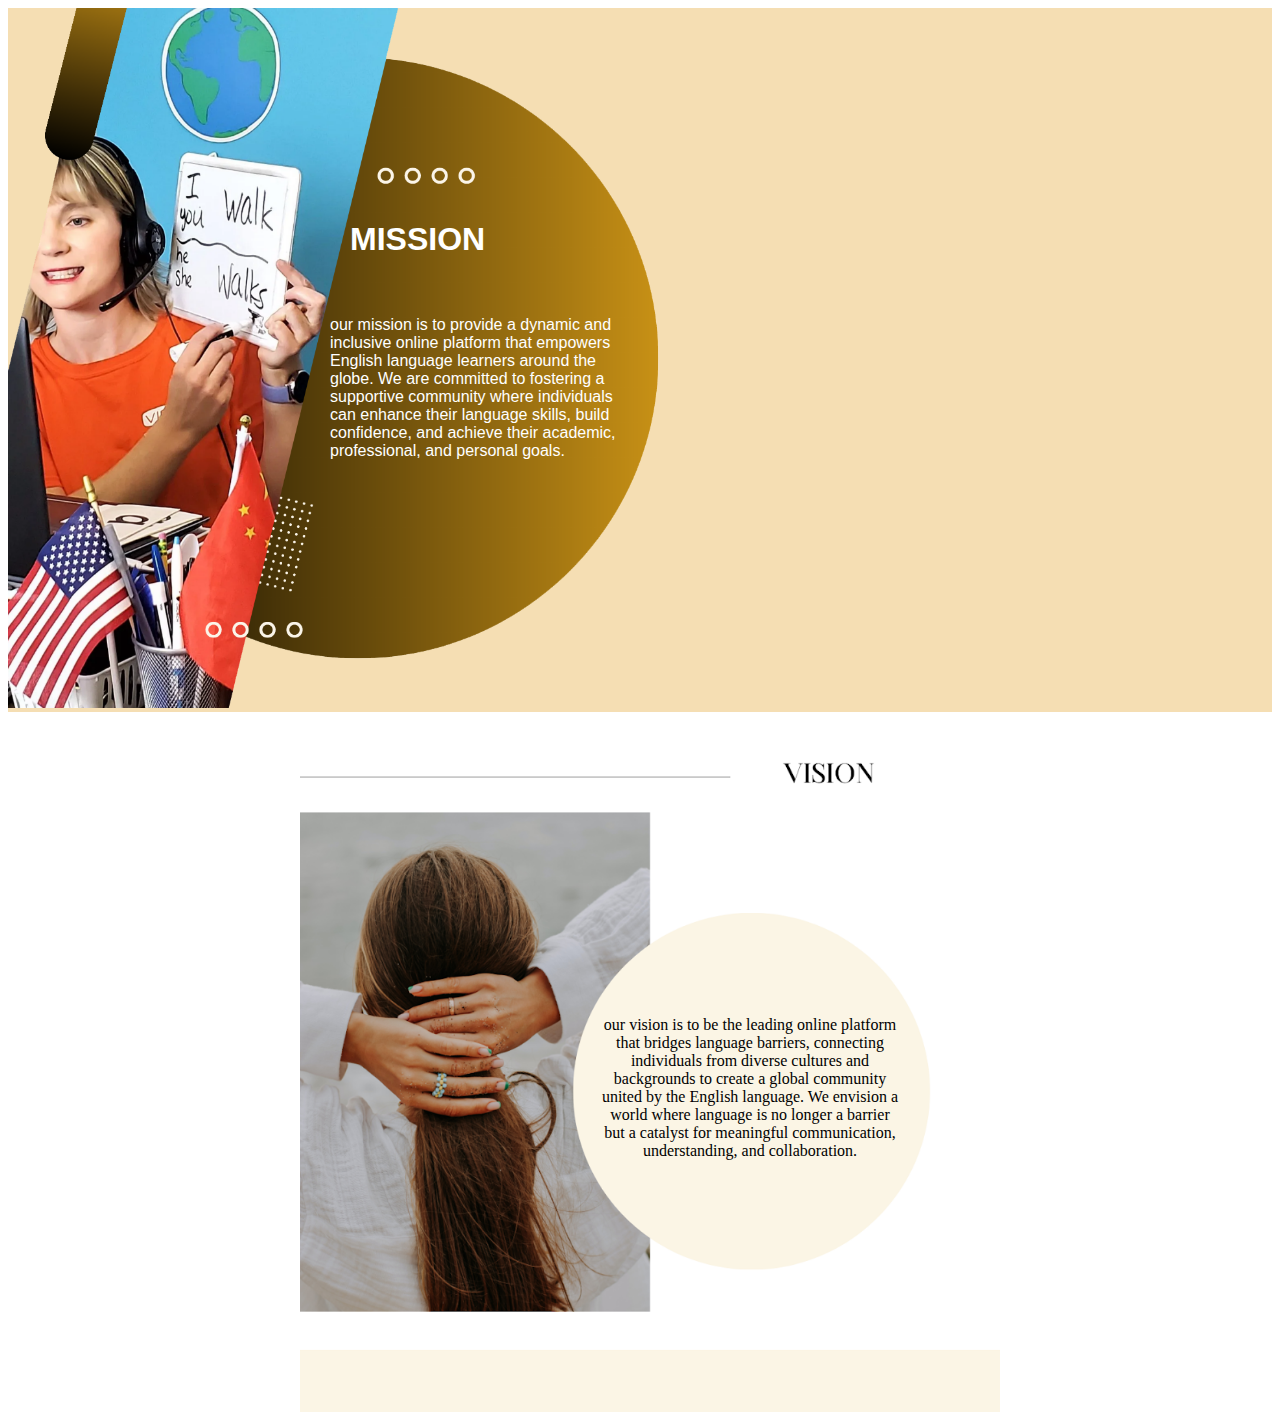
==== about.html @ b120aa94 "Add files via upload" ====
<!DOCTYPE html>
<html lang="en">
<head>
    <meta charset="UTF-8">
    <meta http-equiv="X-UA-Compatible" content="IE=edge">
    <meta name="viewport" content="width=device-width, initial-scale=1.0">
    <title>About</title>
    <link rel="stylesheet" href="aboutstyle.css">
</head>
<body>
    <div class="upage">
    <img class="about1" src="about.png">
     <h1>MISSION</h1>
     <p class="text1">our mission is to provide a dynamic and inclusive online platform that empowers English language learners around the globe. We are committed to fostering a supportive community where individuals can enhance their language skills, build confidence, and achieve their academic, professional, and personal goals.</p>
    </div>
    <div class="middle">
        <img src="Vision.png" alt="Vision" class="vis">
        <p class="vistext"> our vision is to be the leading online platform that bridges language barriers, connecting individuals from diverse cultures and backgrounds to create a global community united by the English language. We envision a world where language is no longer a barrier but a catalyst for meaningful communication, understanding, and collaboration.</p>
    </div>
</body>
</html>
---- aboutstyle.css ----
.upage{
    background-color: wheat;
}
.about1{
    width: 700px;
    height: 700px;
    position: relative;
}
.text1{
    position: absolute;
    top:300px;
    width: 300px;
    left: 330px;
    color: white;
    font-family: Arial, Helvetica, sans-serif;
    transition: 1;
}
h1{
    position: absolute;
    top:200px;
    width: 300px;
    left: 350px;
    color: white;
    font-family: Arial, Helvetica, sans-serif;
}
.middle{
    height: 700px;
    background-color: rgb(255, 255, 255);
}
.vis{
    width: 700px;
    height: 700px;
    left: 300px;
    position: absolute;
}
.vistext{
    position: absolute;
    width: 300px;
    top: 1000px;
    left: 600px;
    text-align: center;
}
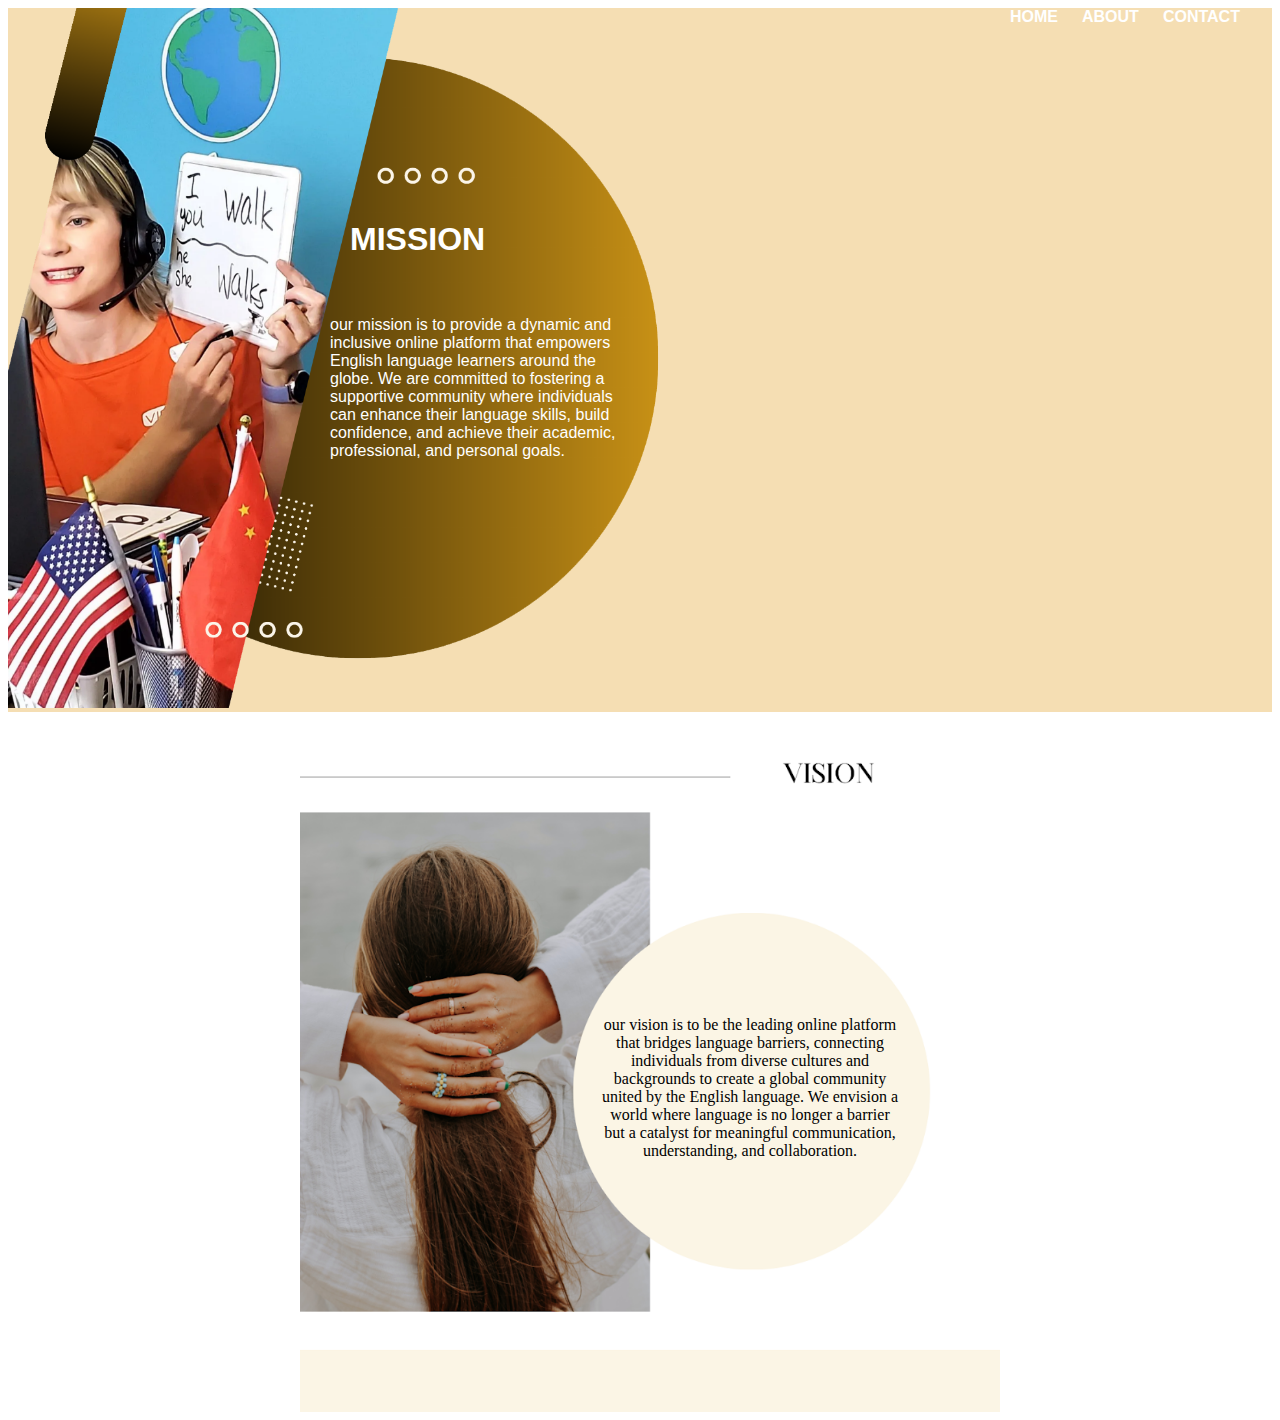
==== commit 962c6841: "Add files via upload" ====
--- a/about.html
+++ b/about.html
@@ -8,6 +8,15 @@
     <link rel="stylesheet" href="aboutstyle.css">
 </head>
 <body>
+    <div class="navbar">
+        <div class="menu">
+            <ul>
+            <li><a href="index.html">HOME </a></li>
+            <li><a href="about.html">ABOUT </a></li>
+            <li><a href="https://www.mydeskvirtualoffice.com/contact-9">CONTACT </a></li>
+            </ul>
+        </div>
+    </div>
     <div class="upage">
     <img class="about1" src="about.png">
      <h1>MISSION</h1>
--- a/aboutstyle.css
+++ b/aboutstyle.css
@@ -5,6 +5,7 @@
     width: 700px;
     height: 700px;
     position: relative;
+    left: -400px;
 }
 .text1{
     position: absolute;
@@ -39,4 +40,36 @@
     top: 1000px;
     left: 600px;
     text-align: center;
+}
+.menu{
+    width: 400px;
+    float: left;
+    height: 70px;
+    display: flex;
+}
+li a{
+    text-decoration: none;
+    color: white;
+    font-family: Arial, Helvetica, sans-serif;
+    font-weight: bold;
+    transition: 0.4s ease-in-out;
+    display: inline-block;
+    justify-content: center;
+   
+}
+ul li{
+    display: inline;
+    margin: 10px;
+    
+}
+ul{
+    list-style-type: none;
+  margin: 0;
+  padding: 0;
+  position: absolute;
+  left: 1000px;
+}
+li a:hover{
+    color: rgb(137, 151, 7);
+    font-size: 20px;
 }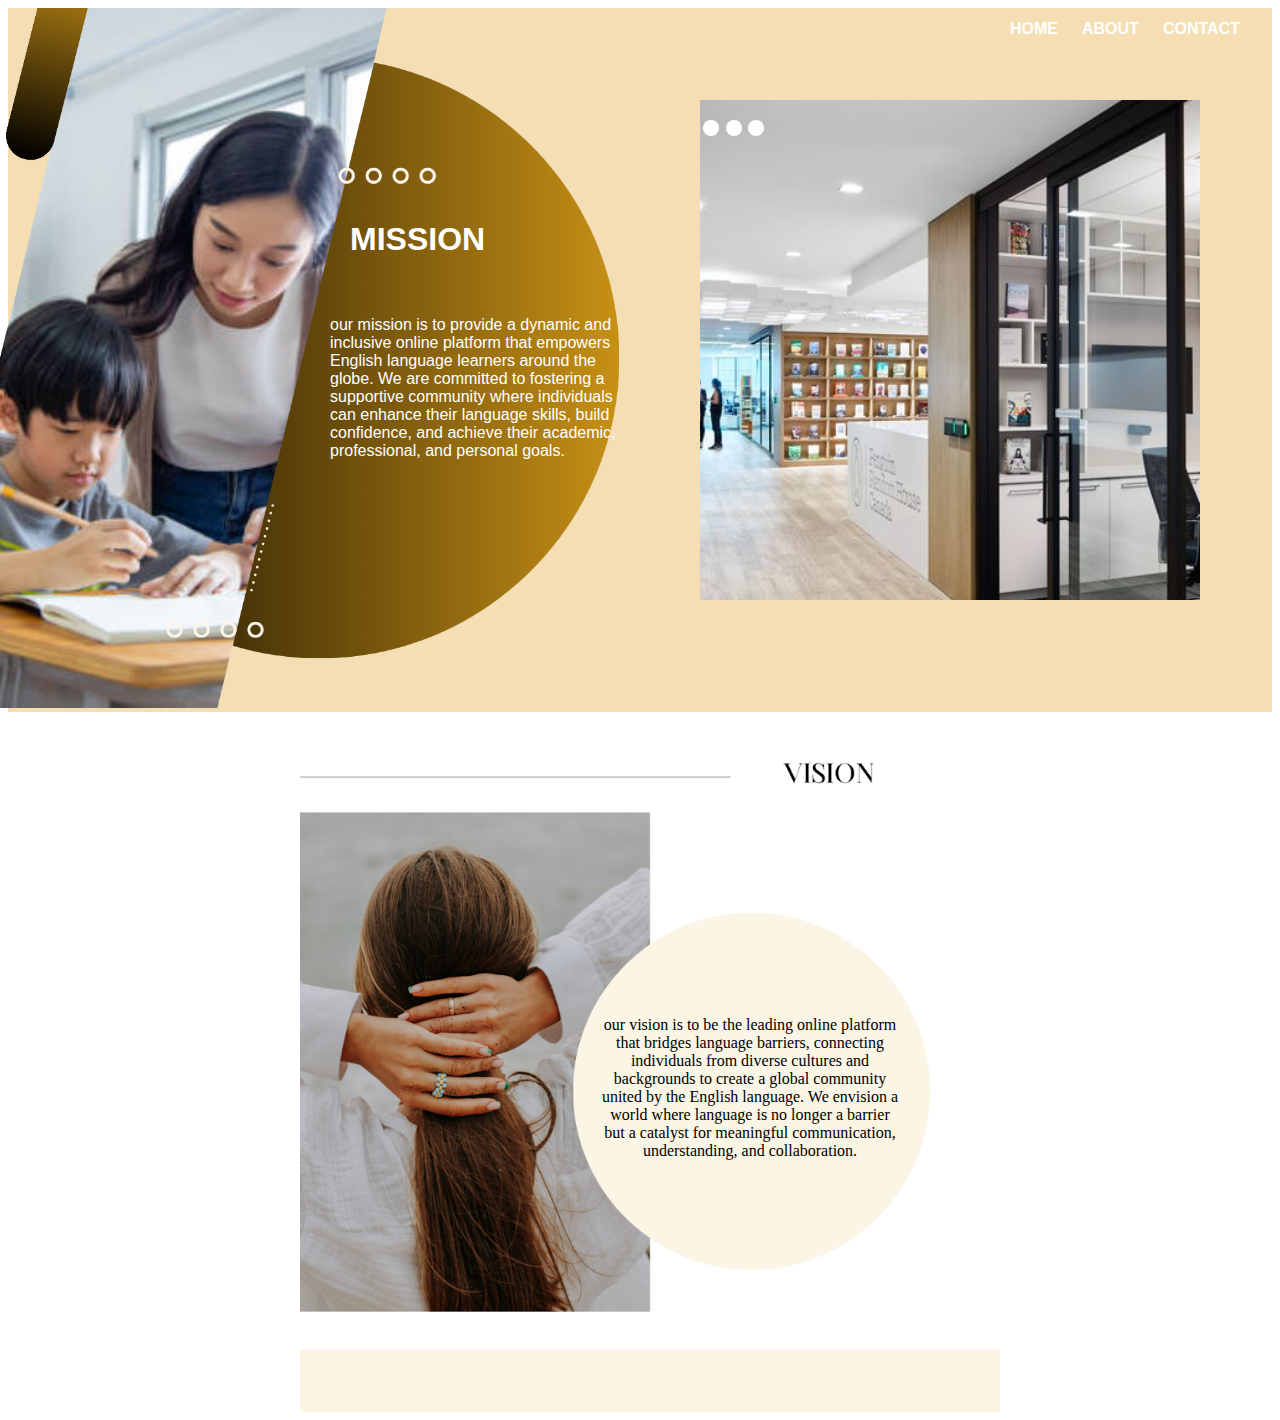
==== commit c556bad8: "Add files via upload" ====
--- a/about.html
+++ b/about.html
@@ -17,6 +17,7 @@
             </ul>
         </div>
     </div>
+    <div class="imageslider"></div>
     <div class="upage">
     <img class="about1" src="about.png">
      <h1>MISSION</h1>
@@ -26,5 +27,25 @@
         <img src="Vision.png" alt="Vision" class="vis">
         <p class="vistext"> our vision is to be the leading online platform that bridges language barriers, connecting individuals from diverse cultures and backgrounds to create a global community united by the English language. We envision a world where language is no longer a barrier but a catalyst for meaningful communication, understanding, and collaboration.</p>
     </div>
+    <div class="slider-container">
+        <!-- Navigation menu -->
+        <div class="menu">
+          <label for="slide-dot-1"></label>
+          <label for="slide-dot-2"></label>
+          <label for="slide-dot-3"></label>
+        </div>
+        
+        <!-- Slide 1 -->
+        <input id="slide-dot-1" type="radio" name="slides" checked>
+        <div class="slide slide-1"></div>
+        
+        <!-- Slide 2 -->
+        <input id="slide-dot-2" type="radio" name="slides">
+        <div class="slide slide-2"></div>
+        
+        <!-- Slide 3 -->
+        <input id="slide-dot-3" type="radio" name="slides">
+        <div class="slide slide-3"></div>
+      </div>
 </body>
 </html>--- a/aboutstyle.css
+++ b/aboutstyle.css
@@ -5,7 +5,7 @@
     width: 700px;
     height: 700px;
     position: relative;
-    left: -400px;
+    left: -39px;
 }
 .text1{
     position: absolute;
@@ -46,6 +46,8 @@
     float: left;
     height: 70px;
     display: flex;
+    position: absolute;
+    top: 20px;
 }
 li a{
     text-decoration: none;
@@ -72,4 +74,71 @@
 li a:hover{
     color: rgb(137, 151, 7);
     font-size: 20px;
-}+}
+
+img {
+    max-width: 100%;
+  }
+  
+  /* CSS styles for the slider container */
+  .slider-container {
+    height: 500px;
+    width: 500px;
+    position: absolute;
+    overflow: hidden;
+    text-align: center;
+    top: 100px;
+    left: 700px;
+  }
+  
+  /* CSS styles for the navigation menu */
+  .menu {
+    position: absolute;
+    left: 0;
+    z-index: 900;
+    width: 100%;
+    bottom: 0;
+  }
+  .menu label {
+    cursor: pointer;
+    display: inline-block;
+    width: 16px;
+    height: 16px;
+    background: #fff;
+    border-radius: 50px;
+    margin: 0 0.2em 1em;
+  }
+  .menu label:hover,
+  .menu label:focus {
+    background: #1c87c9;
+  }
+  
+  /* CSS styles for the individual slides */
+  .slide {
+    width: 100%;
+    height: 100%;
+    position: absolute;
+    top: 0;
+    left: 100%;
+    z-index: 10;
+    padding: 8em 1em 0;
+    background-size: cover;
+    background-position: 50% 50%;
+    transition: left 0s 0.75s;
+  }
+  [id^="slide"]:checked + .slide {
+    left: 0;
+    z-index: 100;
+    transition: left 0.65s ease-out;
+  }
+  
+  /* CSS styles for each individual slide background */
+  .slide-1 {
+    background-image: url(Room1.jpg);
+  }
+  .slide-2 {
+    background-image: url(room2.jpg);
+  }
+  .slide-3 {
+    background-image: url(room3.jpg);
+  }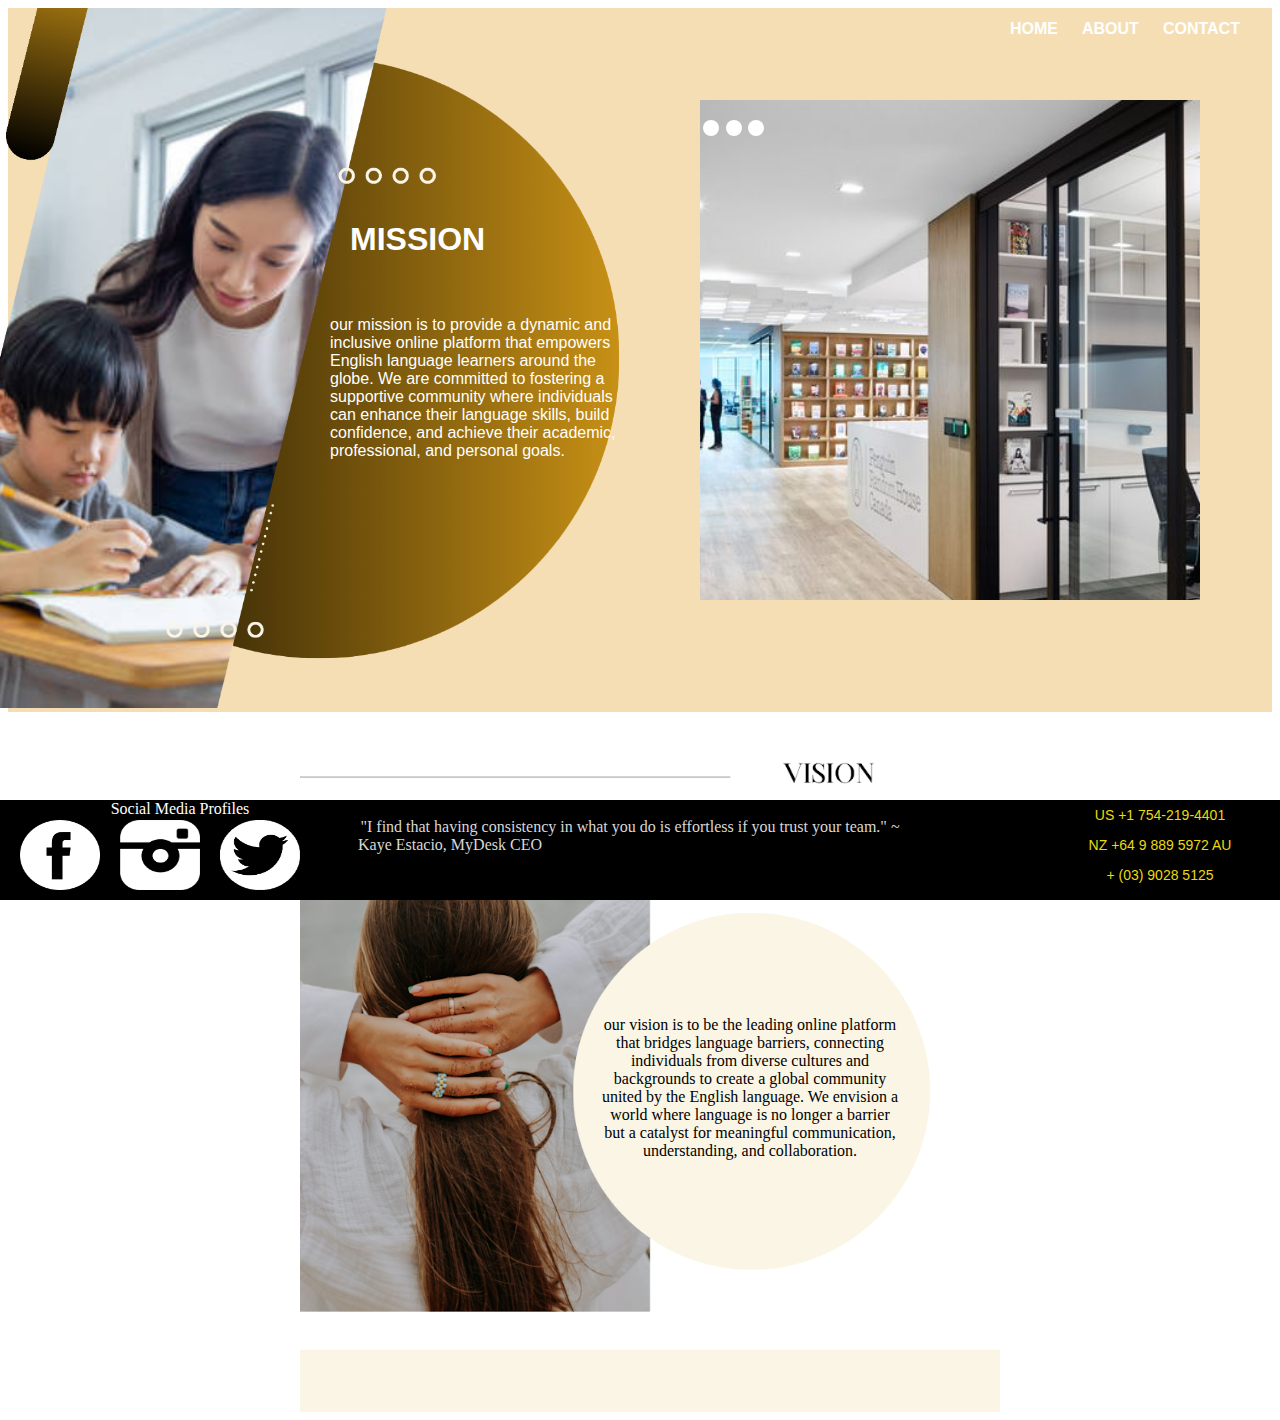
==== commit f2a0e8a8: "Add files via upload" ====
--- a/about.html
+++ b/about.html
@@ -6,6 +6,7 @@
     <meta name="viewport" content="width=device-width, initial-scale=1.0">
     <title>About</title>
     <link rel="stylesheet" href="aboutstyle.css">
+    <link rel="stylesheet" href="https://stackpath.bootstrapcdn.com/font-awesome/4.7.0/css/font-awesome.min.css">
 </head>
 <body>
     <div class="navbar">
@@ -47,5 +48,28 @@
         <input id="slide-dot-3" type="radio" name="slides">
         <div class="slide slide-3"></div>
       </div>
+      <footer> 
+        <div class="footer-content">
+            <div class="socmed">Social Media Profiles</div>
+            <div class="descript">"I find that having consistency in what you do is effortless if you trust your team."
+
+  
+
+                ~ Kaye Estacio, MyDesk CEO
+              
+              ​</div>
+              <div class="numbers">
+                <p>US +1 754-219-4401</p>
+                <p>NZ +64 9 889 5972 AU</p>
+                <p>+ (03) 9028 5125</p>
+                ​</div>
+            <ul class="socials">
+              <li><a href="https://www.facebook.com/MyDeskVirtualOffice607/"><img class="FB" src="FBLOGO.png"></a></li>
+              <li><a href="https://www.instagram.com/mydeskglobal/?hl=en"><img class="IG" src="IGLOGO.png"></a></li>
+              <li><a href="https://twitter.com/mydesk_virtual?lang=en#:~:text=MyDesk%20VirtualOffice%20(%40MyDesk_Virtual)%20%2F%20Twitter"><img class="TW" src="TWLOGO.png"></a></li>
+            </ul> 
+        </div>
+
+      </footer>
 </body>
 </html>--- a/aboutstyle.css
+++ b/aboutstyle.css
@@ -141,4 +141,71 @@
   }
   .slide-3 {
     background-image: url(room3.jpg);
-  }+  }
+.footer-content{
+  position: fixed;
+  left: 0;
+  bottom: 0;
+  width: 100%;
+  height: 100px;
+  background-color: rgb(0, 0, 0);
+  color: white;
+  text-align: center;
+}
+.socials{
+  display: flex;
+  height: 200px;
+  width: 300px;
+  left: 10px;
+  transition: ease-in-out 0.4s;
+ top: 10px;
+  
+}
+.FB{
+  width: 200px;
+  height: 70px;
+  transition: ease-in-out 0.4s;
+}
+.IG{
+  width: 200px;
+  height: 70px;
+  transition: ease-in-out 0.4s;
+}
+.TW{
+  width: 200px;
+  height: 70px;
+  transition: ease-in-out 0.4s;
+}
+.FB:hover{
+  -ms-transform: scale(1.5); /* IE 9 */
+  -webkit-transform: scale(1.5); /* Safari 3-8 */
+  transform: scale(1.5); 
+}
+.IG:hover{
+  -ms-transform: scale(1.5); /* IE 9 */
+  -webkit-transform: scale(1.5); /* Safari 3-8 */
+  transform: scale(1.5); 
+}
+.TW:hover{
+  -ms-transform: scale(1.5); /* IE 9 */
+  -webkit-transform: scale(1.5); /* Safari 3-8 */
+  transform: scale(1.5); 
+}
+.socmed{
+  text-indent: -920px;
+}
+.descript{
+  text-indent: 40%;
+  width: 900px;
+  color: rgb(216, 216, 216);
+  font-family:Cambria, Cochin, Georgia, Times, 'Times New Roman', serif;
+}
+.numbers{
+  top: -7px;
+  left: 1060px;
+  width: 200px;
+  position: absolute;
+  color: rgb(233, 218, 12);
+  font-family: Verdana, Geneva, Tahoma, sans-serif;
+  font-size: 14px;
+}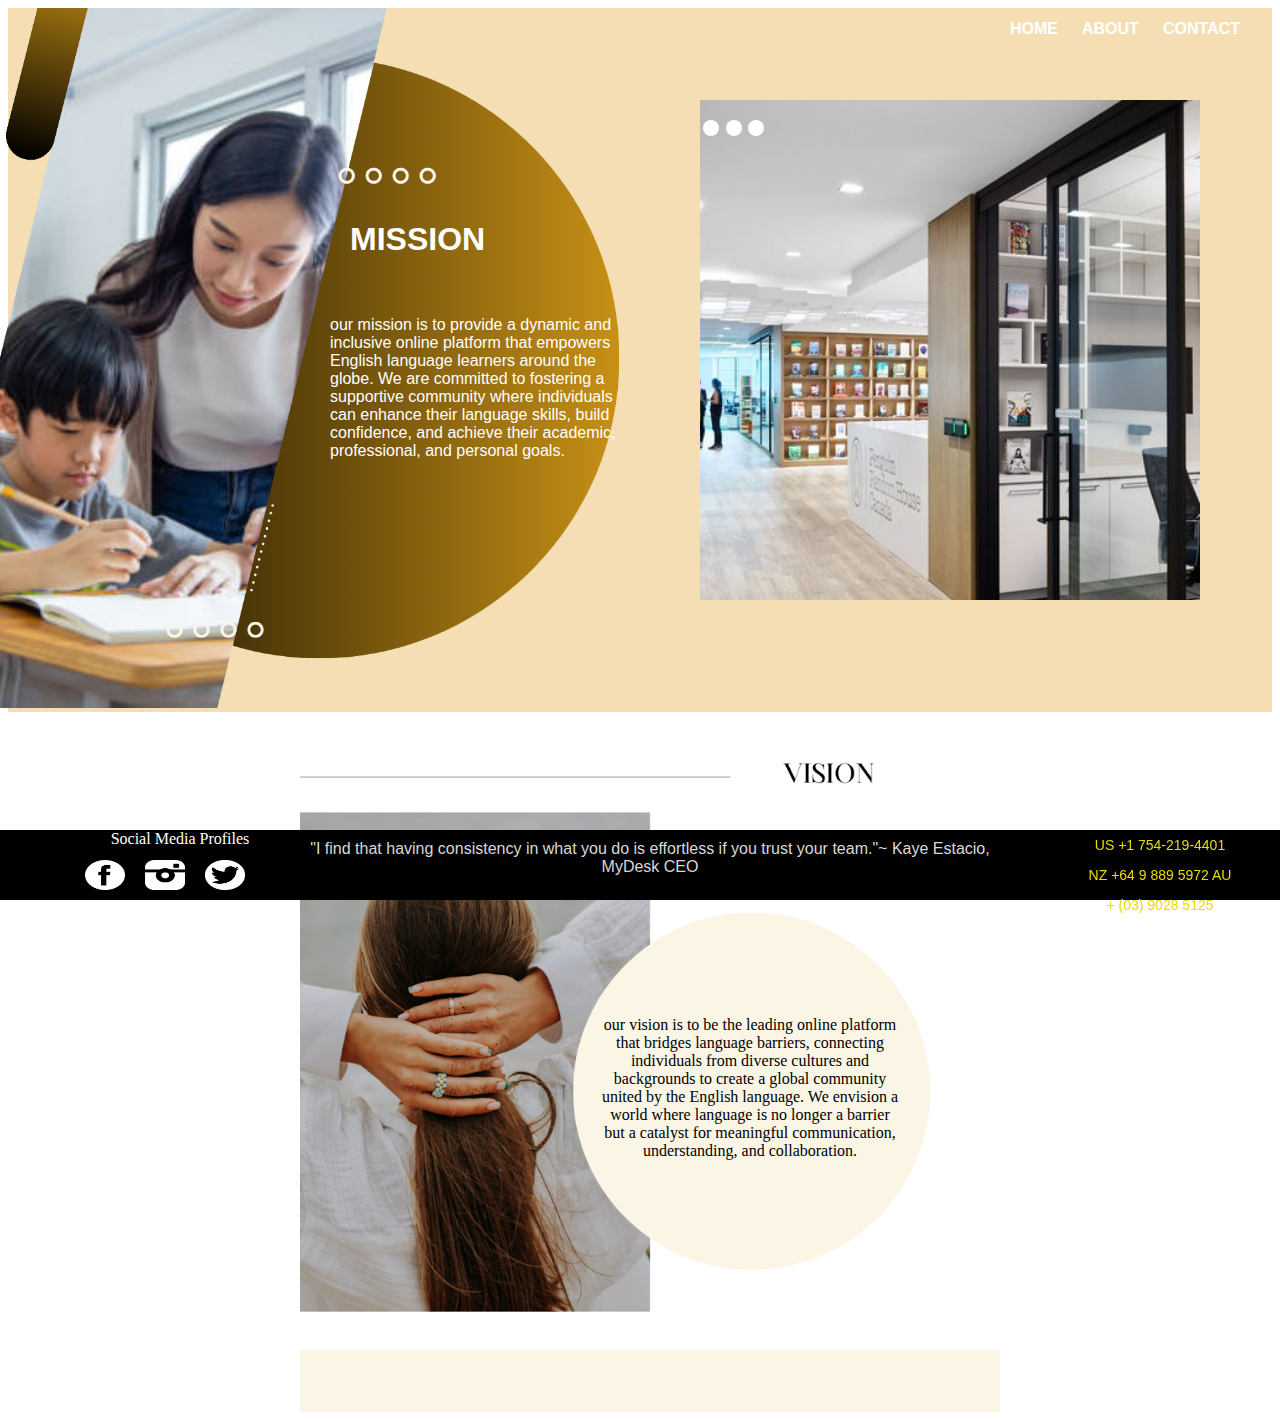
==== commit 31ae40b3: "Add files via upload" ====
--- a/about.html
+++ b/about.html
@@ -51,13 +51,9 @@
       <footer> 
         <div class="footer-content">
             <div class="socmed">Social Media Profiles</div>
-            <div class="descript">"I find that having consistency in what you do is effortless if you trust your team."
-
-  
-
-                ~ Kaye Estacio, MyDesk CEO
-              
-              ​</div>
+            <div class="descript">
+              <p>"I find that having consistency in what you do is effortless if you trust your team."~ Kaye Estacio, MyDesk CEO</p>
+               ​</div>
               <div class="numbers">
                 <p>US +1 754-219-4401</p>
                 <p>NZ +64 9 889 5972 AU</p>
--- a/aboutstyle.css
+++ b/aboutstyle.css
@@ -147,33 +147,33 @@
   left: 0;
   bottom: 0;
   width: 100%;
-  height: 100px;
+  height: 70px;
   background-color: rgb(0, 0, 0);
   color: white;
   text-align: center;
 }
 .socials{
   display: flex;
-  height: 200px;
+  height: 100px;
   width: 300px;
-  left: 10px;
-  transition: ease-in-out 0.4s;
- top: 10px;
+  left: 75px;
+  transition: ease-in-out 0.4s;
+ top: 20px;
   
 }
 .FB{
-  width: 200px;
-  height: 70px;
+  width: 40px;
+  height: 30px;
   transition: ease-in-out 0.4s;
 }
 .IG{
-  width: 200px;
-  height: 70px;
+  width: 40px;
+  height: 30px;
   transition: ease-in-out 0.4s;
 }
 .TW{
-  width: 200px;
-  height: 70px;
+  width: 40px;
+  height: 30px;
   transition: ease-in-out 0.4s;
 }
 .FB:hover{
@@ -195,10 +195,12 @@
   text-indent: -920px;
 }
 .descript{
-  text-indent: 40%;
-  width: 900px;
+  top: -24px;
+  left: 300px;
+  width: 700px;
   color: rgb(216, 216, 216);
-  font-family:Cambria, Cochin, Georgia, Times, 'Times New Roman', serif;
+  font-family:Arial, Helvetica, sans-serif;
+  position: relative;
 }
 .numbers{
   top: -7px;
